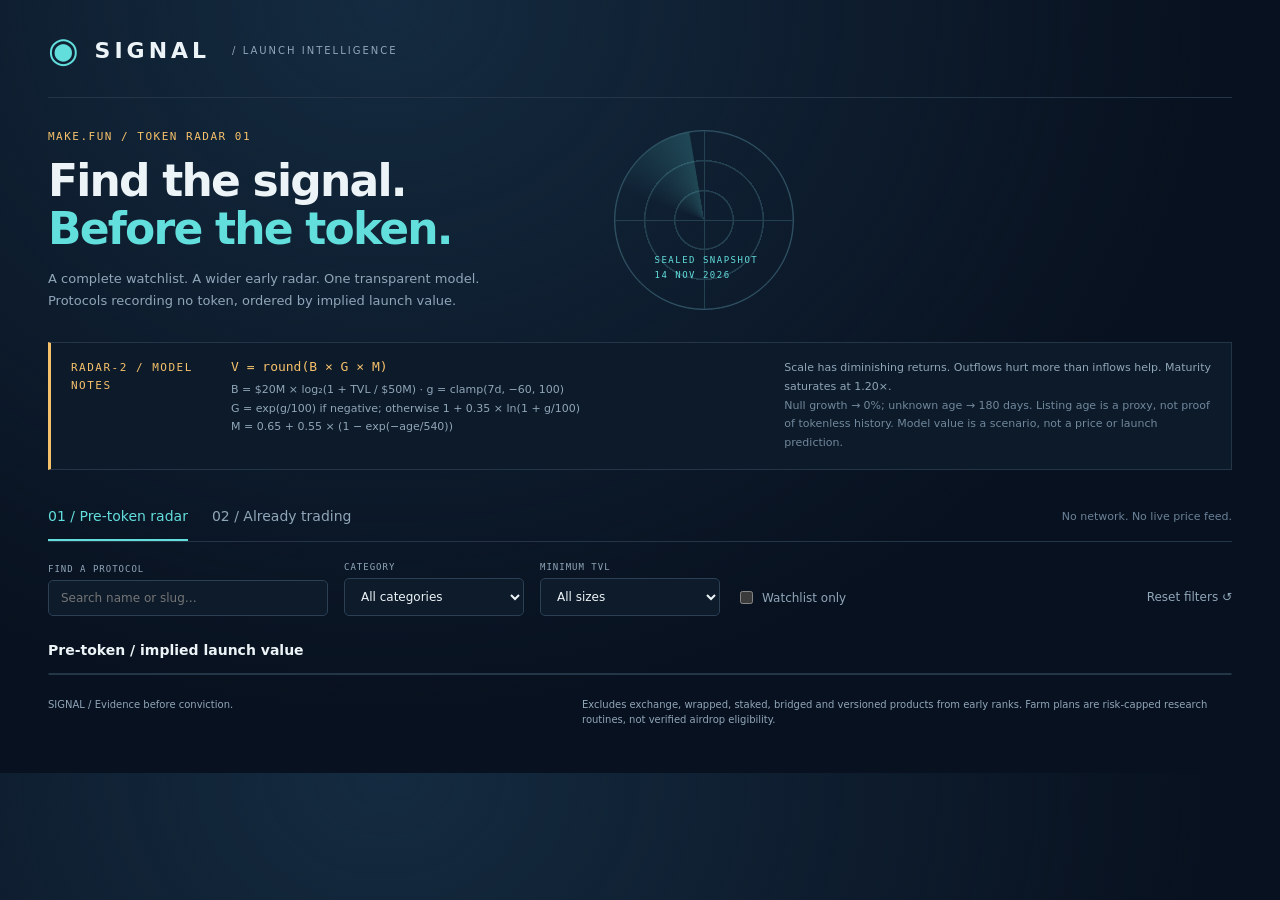
==== dashboard/index.html @ 94b8ad5d "Add token launch radar entry" ====
<!doctype html>
<html lang="en"><head><meta charset="utf-8"><meta name="viewport" content="width=device-width,initial-scale=1"><title>Signal — launch radar</title><link rel="stylesheet" href="app.css"></head>
<body><a class="skip" href="#results">Skip to results</a><main>
<header><div class="brand"><span class="radar-mark">◉</span> SIGNAL<span class="edition">/ LAUNCH INTELLIGENCE</span></div><span id="stamp"></span></header>
<section class="hero"><div><div class="eyebrow">MAKE.FUN / TOKEN RADAR 01</div><h1>Find the signal.<br><em>Before the token.</em></h1><p>A complete watchlist. A wider early radar. One transparent model.<br>Protocols recording no token, ordered by implied launch value.</p></div><div class="scope"><div class="sweep"></div><span class="scope-label">SEALED SNAPSHOT<br>14 NOV 2026</span></div><div id="metrics"></div></section>
<section class="model"><span class="eyebrow">RADAR-2 / MODEL NOTES</span><div><b>V = round(B × G × M)</b><p>B = $20M × log₂(1 + TVL / $50M) · g = clamp(7d, −60, 100)<br>G = exp(g/100) if negative; otherwise 1 + 0.35 × ln(1 + g/100)<br>M = 0.65 + 0.55 × (1 − exp(−age/540))</p></div><p>Scale has diminishing returns. Outflows hurt more than inflows help. Maturity saturates at 1.20×.<br><span>Null growth → 0%; unknown age → 180 days. Listing age is a proxy, not proof of tokenless history. Model value is a scenario, not a price or launch prediction.</span></p></section>
<nav><button id="pre" class="active">01 / Pre-token radar</button><button id="live">02 / Already trading</button><span>No network. No live price feed.</span></nav>
<section class="controls"><label>FIND A PROTOCOL<input id="search" type="search" placeholder="Search name or slug…"></label><label>CATEGORY<select id="category"><option value="">All categories</option></select></label><label>MINIMUM TVL<select id="minimum"><option value="0">All sizes</option><option value="10000000">$10M+</option><option value="50000000">$50M+</option><option value="100000000">$100M+</option></select></label><label class="check"><input id="watch" type="checkbox"> Watchlist only</label><button id="reset">Reset filters ↺</button></section>
<div class="result-line"><h2 id="view-title">Pre-token / implied launch value</h2><span id="count" aria-live="polite"></span></div>
<section id="results"><table><thead id="columns"></thead><tbody id="rows"></tbody></table><p id="empty" hidden>No matches. Reset filters to scan the full universe.</p></section>
<footer><span>SIGNAL / Evidence before conviction.</span><span>Excludes exchange, wrapped, staked, bridged and versioned products from early ranks. Farm plans are risk-capped research routines, not verified airdrop eligibility.</span></footer>
</main><dialog id="detail" aria-labelledby="detail-title"></dialog><script src="../data.js"></script><script src="app.js"></script></body></html>
---- dashboard/app.css ----
:root{color-scheme:dark;--bg:#08111f;--panel:#0d1b2b;--line:#243548;--text:#edf4f7;--muted:#90a6b9;--cyan:#62dedc;--amber:#f6c16b;--red:#ff8992;font:14px/1.5 system-ui,sans-serif}*{box-sizing:border-box}body{margin:0;background:radial-gradient(ellipse at 30% 0,#142b40,transparent 65%),var(--bg);color:var(--text)}main{max-width:1440px;margin:auto;padding:24px 48px}header{display:flex;justify-content:space-between;align-items:center;border-bottom:1px solid var(--line);padding-bottom:20px}.brand{font-size:22px;font-weight:800;letter-spacing:4px;display:flex;align-items:center;gap:12px}.radar-mark{font-size:35px;color:var(--cyan)}.edition{font-size:10px;letter-spacing:2px;color:var(--muted);font-weight:500;margin-left:10px}#stamp,.eyebrow,.scope-label{font:11px/1.6 ui-monospace,monospace;letter-spacing:1.5px;color:var(--muted)}.hero{display:grid;grid-template-columns:1.5fr .65fr 1fr;align-items:center;gap:36px;padding:30px 0}.eyebrow{color:var(--amber)}h1{font-size:44px;line-height:1.08;letter-spacing:-1.8px;margin:12px 0 16px;font-weight:650}h1 em{font-style:normal;color:var(--cyan)}p{margin:0;color:var(--muted)}.hero p{font-size:13px;line-height:1.7}.scope{height:180px;width:180px;border:1px solid #315366;border-radius:50%;position:relative;background:repeating-radial-gradient(circle,transparent 0 28px,#244151 29px 30px);overflow:hidden}.scope:before,.scope:after{content:'';position:absolute;background:#244151}.scope:before{height:100%;width:1px;left:50%}.scope:after{width:100%;height:1px;top:50%}.sweep{position:absolute;inset:0;background:conic-gradient(from 40deg,transparent 0 250deg,#62dedc35 310deg,transparent 311deg)}.scope-label{position:absolute;bottom:27px;left:40px;font-size:9px;color:var(--cyan)}#metrics{display:grid;grid-template-columns:1fr 1fr;gap:16px 24px}.metric{border-left:2px solid var(--line);padding-left:14px}.metric b{font:30px ui-monospace,monospace;color:var(--text);display:block}.metric:first-child b{color:var(--amber)}.metric span{font-size:11px;color:var(--muted)}.model{background:#0c1a29;border:1px solid var(--line);border-left:3px solid var(--amber);padding:16px 20px;display:grid;grid-template-columns:140px 1.25fr 1fr;gap:20px;font-size:11px}.model b{font:13px ui-monospace,monospace;color:var(--amber)}.model p{margin-top:4px;line-height:1.7}.model>p{margin:0}.model span:not(.eyebrow){color:#71889d}nav{display:flex;gap:24px;align-items:center;margin-top:24px;border-bottom:1px solid var(--line)}button,input,select{font:inherit;color:inherit}button{cursor:pointer}nav button{background:none;border:0;padding:12px 0;color:var(--muted);border-bottom:2px solid transparent}nav button.active{color:var(--cyan);border-color:var(--cyan)}nav>span{margin-left:auto;color:#6b8298;font-size:11px}.controls{display:flex;gap:16px;align-items:end;padding:20px 0}.controls label{display:grid;gap:6px;font:9px ui-monospace,monospace;letter-spacing:1px;color:var(--muted)}input[type=search],select{background:#0d1b2b;border:1px solid #2b4055;border-radius:5px;padding:10px 12px;font:12px system-ui;min-width:180px;color:var(--text)}input[type=search]{width:280px}.controls .check{display:flex;align-items:center;align-self:center;margin-top:18px;font:12px system-ui;letter-spacing:0;gap:6px}input[type=checkbox]{accent-color:var(--cyan)}#reset{background:none;border:0;color:var(--muted);font-size:12px;margin-left:auto;padding:10px 0}.result-line{display:flex;justify-content:space-between;align-items:center;padding:4px 0 12px}h2{font-size:14px;font-weight:600;margin:0}#count{font:11px ui-monospace,monospace;color:var(--cyan)}#results{border:1px solid var(--line);border-radius:7px;overflow:auto;background:#0b1726}table{width:100%;border-collapse:collapse}th{text-align:left;font-size:10px;color:var(--muted);font-weight:500;background:#132235;padding:11px 16px;white-space:nowrap}th button{border:0;background:none;color:inherit;font:inherit;padding:0}td{padding:13px 16px;border-top:1px solid #1b2b3d;font-size:13px}.num{font-family:ui-monospace,monospace;font-variant-numeric:tabular-nums}.value{color:var(--amber)}.pos{color:var(--cyan)}.neg{color:var(--red)}.protocol{display:flex;gap:12px;align-items:center}.avatar{display:grid;place-items:center;width:30px;height:30px;background:#19344a;border:1px solid #315068;border-radius:8px;color:var(--cyan);font:12px ui-monospace,monospace}.protocol b{display:block;font-weight:600}.sub{font-size:10px;color:var(--muted);display:block}.badge{font:9px ui-monospace,monospace;padding:4px 7px;border:1px solid #536047;color:var(--amber);border-radius:3px}.early{color:var(--muted);border-color:#2d4356}tbody tr{cursor:pointer}tbody tr:hover{background:#142a3e}tbody tr:focus-visible{outline:2px solid var(--cyan);outline-offset:-2px}.bar{display:block;height:2px;width:85px;background:#273244;margin-top:5px}.bar i{display:block;height:100%;background:var(--amber)}footer{display:flex;justify-content:space-between;gap:60px;padding:22px 0;font-size:10px;color:var(--muted)}footer span:last-child{max-width:650px}#empty{padding:40px;text-align:center}dialog{width:min(1160px,96vw);max-height:94vh;border:1px solid #426073;border-radius:12px;background:#0b1827;color:var(--text);padding:28px;box-shadow:0 30px 120px #0009}dialog::backdrop{background:#020813c9;backdrop-filter:blur(3px)}.detail-head{display:flex;justify-content:space-between;align-items:start;border-bottom:1px solid var(--line);padding-bottom:18px}.detail-head h2{font-size:30px;margin:6px 0}.close{background:#1b3045;border:1px solid #375167;padding:8px 14px;border-radius:5px}.detail-grid{display:grid;grid-template-columns:.8fr 1.25fr;gap:28px;margin-top:22px}.detail-value{font:36px ui-monospace,monospace;color:var(--amber);margin:10px 0}.facts{display:grid;grid-template-columns:1fr 1fr;gap:14px;margin:20px 0}.facts span{display:block;color:var(--muted);font-size:10px}.facts b{font:14px ui-monospace,monospace}.arithmetic{background:#142538;border:1px solid var(--line);border-radius:6px;padding:16px;font:12px/1.8 ui-monospace,monospace}.arithmetic div{display:flex;justify-content:space-between;gap:10px}.arithmetic span{color:var(--muted)}.note{font-size:11px;line-height:1.7;margin-top:14px}.steps{list-style:none;padding:0;margin:12px 0 0;display:grid;gap:10px}.steps li{font-size:12px;line-height:1.6;border-bottom:1px solid var(--line);padding-bottom:10px}.steps strong{color:var(--cyan);font:11px ui-monospace,monospace}.steps small{display:block;color:var(--muted);font-size:10px;margin-top:3px}:focus-visible{outline:2px solid var(--cyan);outline-offset:3px}.skip{position:absolute;top:-50px}.skip:focus{top:0;background:var(--bg);padding:10px;z-index:9}@media(max-width:1000px){main{padding:20px}.hero{grid-template-columns:1fr 1fr}.scope{display:none}.model{grid-template-columns:1fr 2fr}.model>p{grid-column:1/-1}.controls{flex-wrap:wrap}.detail-grid{grid-template-columns:1fr}.edition{display:none}}@media(max-width:600px){.hero{grid-template-columns:1fr}h1{font-size:36px}.model{display:block}.model>*{margin-bottom:10px}nav>span{display:none}td,th{padding:12px 10px}}
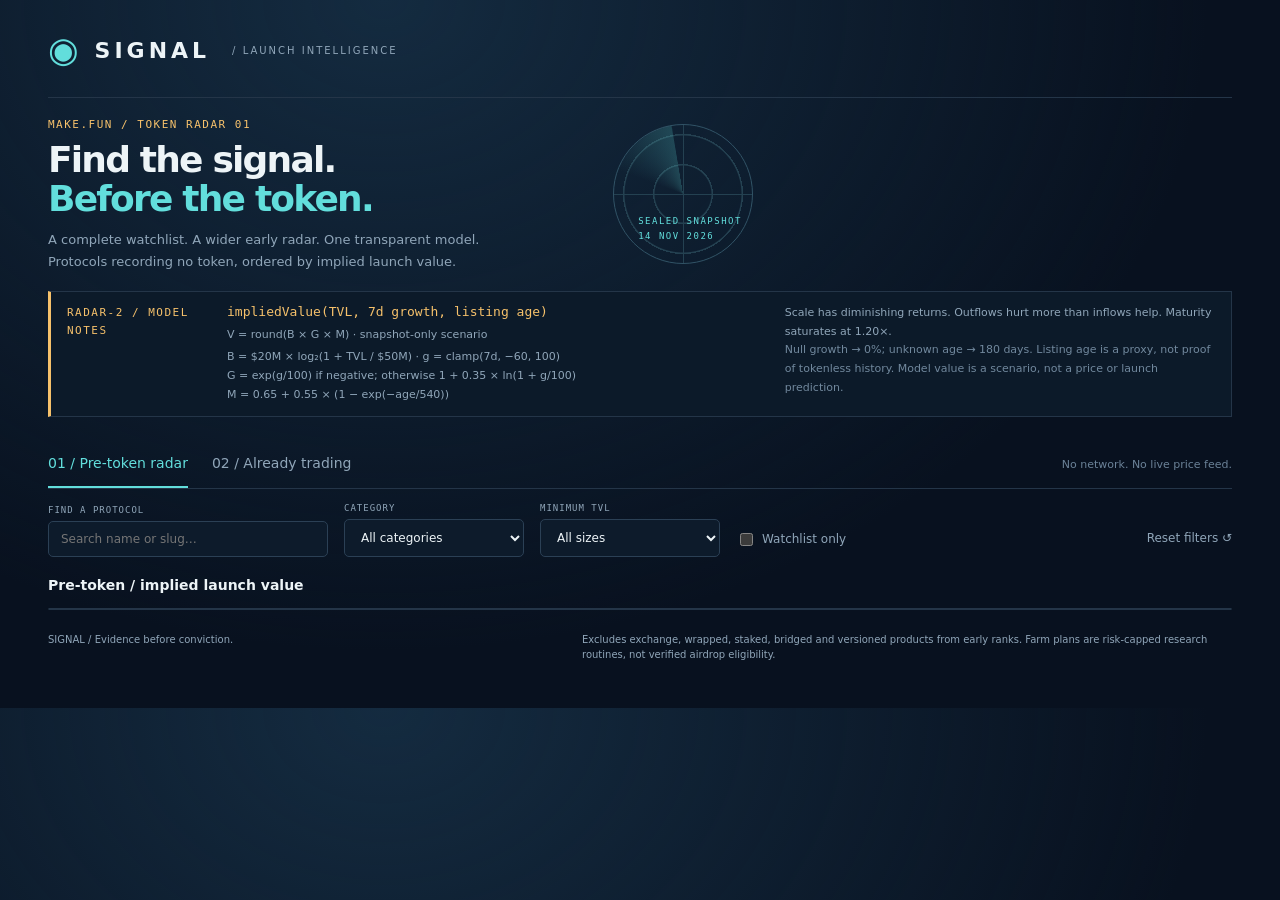
==== commit 0605a14a: "Improve radar round 2: evidence-led farm plans, METHOD.md, model notes in screenshots" ====
--- a/dashboard/index.html
+++ b/dashboard/index.html
@@ -3,7 +3,7 @@
 <body><a class="skip" href="#results">Skip to results</a><main>
 <header><div class="brand"><span class="radar-mark">◉</span> SIGNAL<span class="edition">/ LAUNCH INTELLIGENCE</span></div><span id="stamp"></span></header>
 <section class="hero"><div><div class="eyebrow">MAKE.FUN / TOKEN RADAR 01</div><h1>Find the signal.<br><em>Before the token.</em></h1><p>A complete watchlist. A wider early radar. One transparent model.<br>Protocols recording no token, ordered by implied launch value.</p></div><div class="scope"><div class="sweep"></div><span class="scope-label">SEALED SNAPSHOT<br>14 NOV 2026</span></div><div id="metrics"></div></section>
-<section class="model"><span class="eyebrow">RADAR-2 / MODEL NOTES</span><div><b>V = round(B × G × M)</b><p>B = $20M × log₂(1 + TVL / $50M) · g = clamp(7d, −60, 100)<br>G = exp(g/100) if negative; otherwise 1 + 0.35 × ln(1 + g/100)<br>M = 0.65 + 0.55 × (1 − exp(−age/540))</p></div><p>Scale has diminishing returns. Outflows hurt more than inflows help. Maturity saturates at 1.20×.<br><span>Null growth → 0%; unknown age → 180 days. Listing age is a proxy, not proof of tokenless history. Model value is a scenario, not a price or launch prediction.</span></p></section>
+<section class="model"><span class="eyebrow">RADAR-2 / MODEL NOTES</span><div><b>impliedValue(TVL, 7d growth, listing age)</b><p>V = round(B × G × M) · snapshot-only scenario</p><p>B = $20M × log₂(1 + TVL / $50M) · g = clamp(7d, −60, 100)<br>G = exp(g/100) if negative; otherwise 1 + 0.35 × ln(1 + g/100)<br>M = 0.65 + 0.55 × (1 − exp(−age/540))</p></div><p>Scale has diminishing returns. Outflows hurt more than inflows help. Maturity saturates at 1.20×.<br><span>Null growth → 0%; unknown age → 180 days. Listing age is a proxy, not proof of tokenless history. Model value is a scenario, not a price or launch prediction.</span></p></section>
 <nav><button id="pre" class="active">01 / Pre-token radar</button><button id="live">02 / Already trading</button><span>No network. No live price feed.</span></nav>
 <section class="controls"><label>FIND A PROTOCOL<input id="search" type="search" placeholder="Search name or slug…"></label><label>CATEGORY<select id="category"><option value="">All categories</option></select></label><label>MINIMUM TVL<select id="minimum"><option value="0">All sizes</option><option value="10000000">$10M+</option><option value="50000000">$50M+</option><option value="100000000">$100M+</option></select></label><label class="check"><input id="watch" type="checkbox"> Watchlist only</label><button id="reset">Reset filters ↺</button></section>
 <div class="result-line"><h2 id="view-title">Pre-token / implied launch value</h2><span id="count" aria-live="polite"></span></div>
--- a/dashboard/app.css
+++ b/dashboard/app.css
@@ -1 +1,4 @@
 :root{color-scheme:dark;--bg:#08111f;--panel:#0d1b2b;--line:#243548;--text:#edf4f7;--muted:#90a6b9;--cyan:#62dedc;--amber:#f6c16b;--red:#ff8992;font:14px/1.5 system-ui,sans-serif}*{box-sizing:border-box}body{margin:0;background:radial-gradient(ellipse at 30% 0,#142b40,transparent 65%),var(--bg);color:var(--text)}main{max-width:1440px;margin:auto;padding:24px 48px}header{display:flex;justify-content:space-between;align-items:center;border-bottom:1px solid var(--line);padding-bottom:20px}.brand{font-size:22px;font-weight:800;letter-spacing:4px;display:flex;align-items:center;gap:12px}.radar-mark{font-size:35px;color:var(--cyan)}.edition{font-size:10px;letter-spacing:2px;color:var(--muted);font-weight:500;margin-left:10px}#stamp,.eyebrow,.scope-label{font:11px/1.6 ui-monospace,monospace;letter-spacing:1.5px;color:var(--muted)}.hero{display:grid;grid-template-columns:1.5fr .65fr 1fr;align-items:center;gap:36px;padding:30px 0}.eyebrow{color:var(--amber)}h1{font-size:44px;line-height:1.08;letter-spacing:-1.8px;margin:12px 0 16px;font-weight:650}h1 em{font-style:normal;color:var(--cyan)}p{margin:0;color:var(--muted)}.hero p{font-size:13px;line-height:1.7}.scope{height:180px;width:180px;border:1px solid #315366;border-radius:50%;position:relative;background:repeating-radial-gradient(circle,transparent 0 28px,#244151 29px 30px);overflow:hidden}.scope:before,.scope:after{content:'';position:absolute;background:#244151}.scope:before{height:100%;width:1px;left:50%}.scope:after{width:100%;height:1px;top:50%}.sweep{position:absolute;inset:0;background:conic-gradient(from 40deg,transparent 0 250deg,#62dedc35 310deg,transparent 311deg)}.scope-label{position:absolute;bottom:27px;left:40px;font-size:9px;color:var(--cyan)}#metrics{display:grid;grid-template-columns:1fr 1fr;gap:16px 24px}.metric{border-left:2px solid var(--line);padding-left:14px}.metric b{font:30px ui-monospace,monospace;color:var(--text);display:block}.metric:first-child b{color:var(--amber)}.metric span{font-size:11px;color:var(--muted)}.model{background:#0c1a29;border:1px solid var(--line);border-left:3px solid var(--amber);padding:16px 20px;display:grid;grid-template-columns:140px 1.25fr 1fr;gap:20px;font-size:11px}.model b{font:13px ui-monospace,monospace;color:var(--amber)}.model p{margin-top:4px;line-height:1.7}.model>p{margin:0}.model span:not(.eyebrow){color:#71889d}nav{display:flex;gap:24px;align-items:center;margin-top:24px;border-bottom:1px solid var(--line)}button,input,select{font:inherit;color:inherit}button{cursor:pointer}nav button{background:none;border:0;padding:12px 0;color:var(--muted);border-bottom:2px solid transparent}nav button.active{color:var(--cyan);border-color:var(--cyan)}nav>span{margin-left:auto;color:#6b8298;font-size:11px}.controls{display:flex;gap:16px;align-items:end;padding:20px 0}.controls label{display:grid;gap:6px;font:9px ui-monospace,monospace;letter-spacing:1px;color:var(--muted)}input[type=search],select{background:#0d1b2b;border:1px solid #2b4055;border-radius:5px;padding:10px 12px;font:12px system-ui;min-width:180px;color:var(--text)}input[type=search]{width:280px}.controls .check{display:flex;align-items:center;align-self:center;margin-top:18px;font:12px system-ui;letter-spacing:0;gap:6px}input[type=checkbox]{accent-color:var(--cyan)}#reset{background:none;border:0;color:var(--muted);font-size:12px;margin-left:auto;padding:10px 0}.result-line{display:flex;justify-content:space-between;align-items:center;padding:4px 0 12px}h2{font-size:14px;font-weight:600;margin:0}#count{font:11px ui-monospace,monospace;color:var(--cyan)}#results{border:1px solid var(--line);border-radius:7px;overflow:auto;background:#0b1726}table{width:100%;border-collapse:collapse}th{text-align:left;font-size:10px;color:var(--muted);font-weight:500;background:#132235;padding:11px 16px;white-space:nowrap}th button{border:0;background:none;color:inherit;font:inherit;padding:0}td{padding:13px 16px;border-top:1px solid #1b2b3d;font-size:13px}.num{font-family:ui-monospace,monospace;font-variant-numeric:tabular-nums}.value{color:var(--amber)}.pos{color:var(--cyan)}.neg{color:var(--red)}.protocol{display:flex;gap:12px;align-items:center}.avatar{display:grid;place-items:center;width:30px;height:30px;background:#19344a;border:1px solid #315068;border-radius:8px;color:var(--cyan);font:12px ui-monospace,monospace}.protocol b{display:block;font-weight:600}.sub{font-size:10px;color:var(--muted);display:block}.badge{font:9px ui-monospace,monospace;padding:4px 7px;border:1px solid #536047;color:var(--amber);border-radius:3px}.early{color:var(--muted);border-color:#2d4356}tbody tr{cursor:pointer}tbody tr:hover{background:#142a3e}tbody tr:focus-visible{outline:2px solid var(--cyan);outline-offset:-2px}.bar{display:block;height:2px;width:85px;background:#273244;margin-top:5px}.bar i{display:block;height:100%;background:var(--amber)}footer{display:flex;justify-content:space-between;gap:60px;padding:22px 0;font-size:10px;color:var(--muted)}footer span:last-child{max-width:650px}#empty{padding:40px;text-align:center}dialog{width:min(1160px,96vw);max-height:94vh;border:1px solid #426073;border-radius:12px;background:#0b1827;color:var(--text);padding:28px;box-shadow:0 30px 120px #0009}dialog::backdrop{background:#020813c9;backdrop-filter:blur(3px)}.detail-head{display:flex;justify-content:space-between;align-items:start;border-bottom:1px solid var(--line);padding-bottom:18px}.detail-head h2{font-size:30px;margin:6px 0}.close{background:#1b3045;border:1px solid #375167;padding:8px 14px;border-radius:5px}.detail-grid{display:grid;grid-template-columns:.8fr 1.25fr;gap:28px;margin-top:22px}.detail-value{font:36px ui-monospace,monospace;color:var(--amber);margin:10px 0}.facts{display:grid;grid-template-columns:1fr 1fr;gap:14px;margin:20px 0}.facts span{display:block;color:var(--muted);font-size:10px}.facts b{font:14px ui-monospace,monospace}.arithmetic{background:#142538;border:1px solid var(--line);border-radius:6px;padding:16px;font:12px/1.8 ui-monospace,monospace}.arithmetic div{display:flex;justify-content:space-between;gap:10px}.arithmetic span{color:var(--muted)}.note{font-size:11px;line-height:1.7;margin-top:14px}.steps{list-style:none;padding:0;margin:12px 0 0;display:grid;gap:10px}.steps li{font-size:12px;line-height:1.6;border-bottom:1px solid var(--line);padding-bottom:10px}.steps strong{color:var(--cyan);font:11px ui-monospace,monospace}.steps small{display:block;color:var(--muted);font-size:10px;margin-top:3px}:focus-visible{outline:2px solid var(--cyan);outline-offset:3px}.skip{position:absolute;top:-50px}.skip:focus{top:0;background:var(--bg);padding:10px;z-index:9}@media(max-width:1000px){main{padding:20px}.hero{grid-template-columns:1fr 1fr}.scope{display:none}.model{grid-template-columns:1fr 2fr}.model>p{grid-column:1/-1}.controls{flex-wrap:wrap}.detail-grid{grid-template-columns:1fr}.edition{display:none}}@media(max-width:600px){.hero{grid-template-columns:1fr}h1{font-size:36px}.model{display:block}.model>*{margin-bottom:10px}nav>span{display:none}td,th{padding:12px 10px}}
+
+/* Dense research board; retain the navy / cyan / amber hierarchy. */
+.hero{padding:18px 0;gap:28px}h1{font-size:36px;margin:8px 0 10px}.scope{width:140px;height:140px}.scope-label{left:24px;bottom:20px}.metric b{font-size:27px}td{padding:8px 14px}.controls{padding:14px 0}.model{padding:12px 16px}.steps{gap:7px}.steps li{font-size:11px;line-height:1.45;padding-bottom:7px}
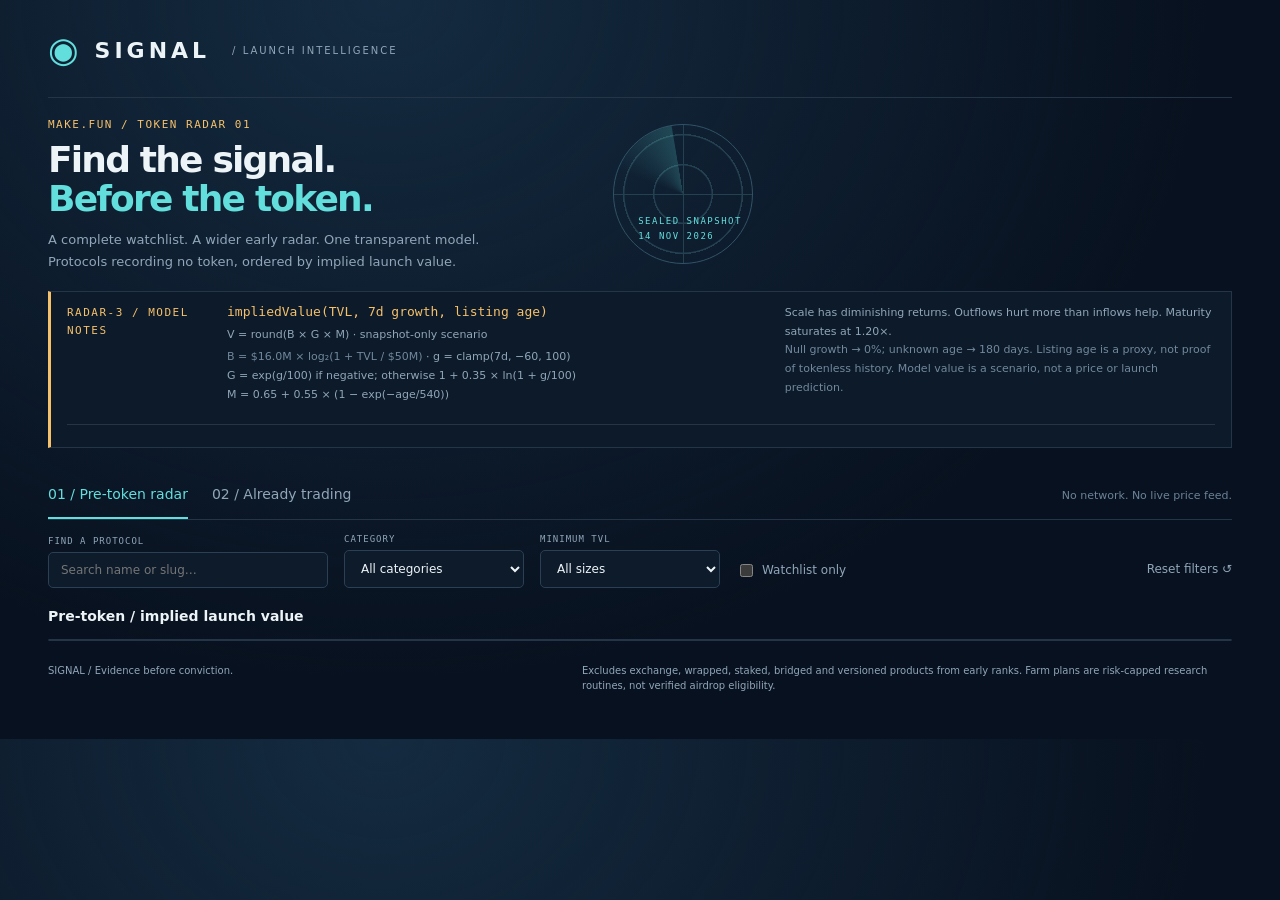
==== commit e7c8e8bf: "radar round 3: calibrated value scale ($16,018,538 from 128 tokened protocols)" ====
--- a/dashboard/index.html
+++ b/dashboard/index.html
@@ -3,7 +3,7 @@
 <body><a class="skip" href="#results">Skip to results</a><main>
 <header><div class="brand"><span class="radar-mark">◉</span> SIGNAL<span class="edition">/ LAUNCH INTELLIGENCE</span></div><span id="stamp"></span></header>
 <section class="hero"><div><div class="eyebrow">MAKE.FUN / TOKEN RADAR 01</div><h1>Find the signal.<br><em>Before the token.</em></h1><p>A complete watchlist. A wider early radar. One transparent model.<br>Protocols recording no token, ordered by implied launch value.</p></div><div class="scope"><div class="sweep"></div><span class="scope-label">SEALED SNAPSHOT<br>14 NOV 2026</span></div><div id="metrics"></div></section>
-<section class="model"><span class="eyebrow">RADAR-2 / MODEL NOTES</span><div><b>impliedValue(TVL, 7d growth, listing age)</b><p>V = round(B × G × M) · snapshot-only scenario</p><p>B = $20M × log₂(1 + TVL / $50M) · g = clamp(7d, −60, 100)<br>G = exp(g/100) if negative; otherwise 1 + 0.35 × ln(1 + g/100)<br>M = 0.65 + 0.55 × (1 − exp(−age/540))</p></div><p>Scale has diminishing returns. Outflows hurt more than inflows help. Maturity saturates at 1.20×.<br><span>Null growth → 0%; unknown age → 180 days. Listing age is a proxy, not proof of tokenless history. Model value is a scenario, not a price or launch prediction.</span></p></section>
+<section class="model"><span class="eyebrow">RADAR-3 / MODEL NOTES</span><div><b>impliedValue(TVL, 7d growth, listing age)</b><p>V = round(B × G × M) · snapshot-only scenario</p><p><span id="b-scale">B = $16.0M × log₂(1 + TVL / $50M)</span> · g = clamp(7d, −60, 100)<br>G = exp(g/100) if negative; otherwise 1 + 0.35 × ln(1 + g/100)<br>M = 0.65 + 0.55 × (1 − exp(−age/540))</p></div><p>Scale has diminishing returns. Outflows hurt more than inflows help. Maturity saturates at 1.20×.<br><span>Null growth → 0%; unknown age → 180 days. Listing age is a proxy, not proof of tokenless history. Model value is a scenario, not a price or launch prediction.</span></p><div id="calibration" class="calib"></div></section>
 <nav><button id="pre" class="active">01 / Pre-token radar</button><button id="live">02 / Already trading</button><span>No network. No live price feed.</span></nav>
 <section class="controls"><label>FIND A PROTOCOL<input id="search" type="search" placeholder="Search name or slug…"></label><label>CATEGORY<select id="category"><option value="">All categories</option></select></label><label>MINIMUM TVL<select id="minimum"><option value="0">All sizes</option><option value="10000000">$10M+</option><option value="50000000">$50M+</option><option value="100000000">$100M+</option></select></label><label class="check"><input id="watch" type="checkbox"> Watchlist only</label><button id="reset">Reset filters ↺</button></section>
 <div class="result-line"><h2 id="view-title">Pre-token / implied launch value</h2><span id="count" aria-live="polite"></span></div>
--- a/dashboard/app.css
+++ b/dashboard/app.css
@@ -1,4 +1,4 @@
-:root{color-scheme:dark;--bg:#08111f;--panel:#0d1b2b;--line:#243548;--text:#edf4f7;--muted:#90a6b9;--cyan:#62dedc;--amber:#f6c16b;--red:#ff8992;font:14px/1.5 system-ui,sans-serif}*{box-sizing:border-box}body{margin:0;background:radial-gradient(ellipse at 30% 0,#142b40,transparent 65%),var(--bg);color:var(--text)}main{max-width:1440px;margin:auto;padding:24px 48px}header{display:flex;justify-content:space-between;align-items:center;border-bottom:1px solid var(--line);padding-bottom:20px}.brand{font-size:22px;font-weight:800;letter-spacing:4px;display:flex;align-items:center;gap:12px}.radar-mark{font-size:35px;color:var(--cyan)}.edition{font-size:10px;letter-spacing:2px;color:var(--muted);font-weight:500;margin-left:10px}#stamp,.eyebrow,.scope-label{font:11px/1.6 ui-monospace,monospace;letter-spacing:1.5px;color:var(--muted)}.hero{display:grid;grid-template-columns:1.5fr .65fr 1fr;align-items:center;gap:36px;padding:30px 0}.eyebrow{color:var(--amber)}h1{font-size:44px;line-height:1.08;letter-spacing:-1.8px;margin:12px 0 16px;font-weight:650}h1 em{font-style:normal;color:var(--cyan)}p{margin:0;color:var(--muted)}.hero p{font-size:13px;line-height:1.7}.scope{height:180px;width:180px;border:1px solid #315366;border-radius:50%;position:relative;background:repeating-radial-gradient(circle,transparent 0 28px,#244151 29px 30px);overflow:hidden}.scope:before,.scope:after{content:'';position:absolute;background:#244151}.scope:before{height:100%;width:1px;left:50%}.scope:after{width:100%;height:1px;top:50%}.sweep{position:absolute;inset:0;background:conic-gradient(from 40deg,transparent 0 250deg,#62dedc35 310deg,transparent 311deg)}.scope-label{position:absolute;bottom:27px;left:40px;font-size:9px;color:var(--cyan)}#metrics{display:grid;grid-template-columns:1fr 1fr;gap:16px 24px}.metric{border-left:2px solid var(--line);padding-left:14px}.metric b{font:30px ui-monospace,monospace;color:var(--text);display:block}.metric:first-child b{color:var(--amber)}.metric span{font-size:11px;color:var(--muted)}.model{background:#0c1a29;border:1px solid var(--line);border-left:3px solid var(--amber);padding:16px 20px;display:grid;grid-template-columns:140px 1.25fr 1fr;gap:20px;font-size:11px}.model b{font:13px ui-monospace,monospace;color:var(--amber)}.model p{margin-top:4px;line-height:1.7}.model>p{margin:0}.model span:not(.eyebrow){color:#71889d}nav{display:flex;gap:24px;align-items:center;margin-top:24px;border-bottom:1px solid var(--line)}button,input,select{font:inherit;color:inherit}button{cursor:pointer}nav button{background:none;border:0;padding:12px 0;color:var(--muted);border-bottom:2px solid transparent}nav button.active{color:var(--cyan);border-color:var(--cyan)}nav>span{margin-left:auto;color:#6b8298;font-size:11px}.controls{display:flex;gap:16px;align-items:end;padding:20px 0}.controls label{display:grid;gap:6px;font:9px ui-monospace,monospace;letter-spacing:1px;color:var(--muted)}input[type=search],select{background:#0d1b2b;border:1px solid #2b4055;border-radius:5px;padding:10px 12px;font:12px system-ui;min-width:180px;color:var(--text)}input[type=search]{width:280px}.controls .check{display:flex;align-items:center;align-self:center;margin-top:18px;font:12px system-ui;letter-spacing:0;gap:6px}input[type=checkbox]{accent-color:var(--cyan)}#reset{background:none;border:0;color:var(--muted);font-size:12px;margin-left:auto;padding:10px 0}.result-line{display:flex;justify-content:space-between;align-items:center;padding:4px 0 12px}h2{font-size:14px;font-weight:600;margin:0}#count{font:11px ui-monospace,monospace;color:var(--cyan)}#results{border:1px solid var(--line);border-radius:7px;overflow:auto;background:#0b1726}table{width:100%;border-collapse:collapse}th{text-align:left;font-size:10px;color:var(--muted);font-weight:500;background:#132235;padding:11px 16px;white-space:nowrap}th button{border:0;background:none;color:inherit;font:inherit;padding:0}td{padding:13px 16px;border-top:1px solid #1b2b3d;font-size:13px}.num{font-family:ui-monospace,monospace;font-variant-numeric:tabular-nums}.value{color:var(--amber)}.pos{color:var(--cyan)}.neg{color:var(--red)}.protocol{display:flex;gap:12px;align-items:center}.avatar{display:grid;place-items:center;width:30px;height:30px;background:#19344a;border:1px solid #315068;border-radius:8px;color:var(--cyan);font:12px ui-monospace,monospace}.protocol b{display:block;font-weight:600}.sub{font-size:10px;color:var(--muted);display:block}.badge{font:9px ui-monospace,monospace;padding:4px 7px;border:1px solid #536047;color:var(--amber);border-radius:3px}.early{color:var(--muted);border-color:#2d4356}tbody tr{cursor:pointer}tbody tr:hover{background:#142a3e}tbody tr:focus-visible{outline:2px solid var(--cyan);outline-offset:-2px}.bar{display:block;height:2px;width:85px;background:#273244;margin-top:5px}.bar i{display:block;height:100%;background:var(--amber)}footer{display:flex;justify-content:space-between;gap:60px;padding:22px 0;font-size:10px;color:var(--muted)}footer span:last-child{max-width:650px}#empty{padding:40px;text-align:center}dialog{width:min(1160px,96vw);max-height:94vh;border:1px solid #426073;border-radius:12px;background:#0b1827;color:var(--text);padding:28px;box-shadow:0 30px 120px #0009}dialog::backdrop{background:#020813c9;backdrop-filter:blur(3px)}.detail-head{display:flex;justify-content:space-between;align-items:start;border-bottom:1px solid var(--line);padding-bottom:18px}.detail-head h2{font-size:30px;margin:6px 0}.close{background:#1b3045;border:1px solid #375167;padding:8px 14px;border-radius:5px}.detail-grid{display:grid;grid-template-columns:.8fr 1.25fr;gap:28px;margin-top:22px}.detail-value{font:36px ui-monospace,monospace;color:var(--amber);margin:10px 0}.facts{display:grid;grid-template-columns:1fr 1fr;gap:14px;margin:20px 0}.facts span{display:block;color:var(--muted);font-size:10px}.facts b{font:14px ui-monospace,monospace}.arithmetic{background:#142538;border:1px solid var(--line);border-radius:6px;padding:16px;font:12px/1.8 ui-monospace,monospace}.arithmetic div{display:flex;justify-content:space-between;gap:10px}.arithmetic span{color:var(--muted)}.note{font-size:11px;line-height:1.7;margin-top:14px}.steps{list-style:none;padding:0;margin:12px 0 0;display:grid;gap:10px}.steps li{font-size:12px;line-height:1.6;border-bottom:1px solid var(--line);padding-bottom:10px}.steps strong{color:var(--cyan);font:11px ui-monospace,monospace}.steps small{display:block;color:var(--muted);font-size:10px;margin-top:3px}:focus-visible{outline:2px solid var(--cyan);outline-offset:3px}.skip{position:absolute;top:-50px}.skip:focus{top:0;background:var(--bg);padding:10px;z-index:9}@media(max-width:1000px){main{padding:20px}.hero{grid-template-columns:1fr 1fr}.scope{display:none}.model{grid-template-columns:1fr 2fr}.model>p{grid-column:1/-1}.controls{flex-wrap:wrap}.detail-grid{grid-template-columns:1fr}.edition{display:none}}@media(max-width:600px){.hero{grid-template-columns:1fr}h1{font-size:36px}.model{display:block}.model>*{margin-bottom:10px}nav>span{display:none}td,th{padding:12px 10px}}
+:root{color-scheme:dark;--bg:#08111f;--panel:#0d1b2b;--line:#243548;--text:#edf4f7;--muted:#90a6b9;--cyan:#62dedc;--amber:#f6c16b;--red:#ff8992;font:14px/1.5 system-ui,sans-serif}*{box-sizing:border-box}body{margin:0;background:radial-gradient(ellipse at 30% 0,#142b40,transparent 65%),var(--bg);color:var(--text)}main{max-width:1440px;margin:auto;padding:24px 48px}header{display:flex;justify-content:space-between;align-items:center;border-bottom:1px solid var(--line);padding-bottom:20px}.brand{font-size:22px;font-weight:800;letter-spacing:4px;display:flex;align-items:center;gap:12px}.radar-mark{font-size:35px;color:var(--cyan)}.edition{font-size:10px;letter-spacing:2px;color:var(--muted);font-weight:500;margin-left:10px}#stamp,.eyebrow,.scope-label{font:11px/1.6 ui-monospace,monospace;letter-spacing:1.5px;color:var(--muted)}.hero{display:grid;grid-template-columns:1.5fr .65fr 1fr;align-items:center;gap:36px;padding:30px 0}.eyebrow{color:var(--amber)}h1{font-size:44px;line-height:1.08;letter-spacing:-1.8px;margin:12px 0 16px;font-weight:650}h1 em{font-style:normal;color:var(--cyan)}p{margin:0;color:var(--muted)}.hero p{font-size:13px;line-height:1.7}.scope{height:180px;width:180px;border:1px solid #315366;border-radius:50%;position:relative;background:repeating-radial-gradient(circle,transparent 0 28px,#244151 29px 30px);overflow:hidden}.scope:before,.scope:after{content:'';position:absolute;background:#244151}.scope:before{height:100%;width:1px;left:50%}.scope:after{width:100%;height:1px;top:50%}.sweep{position:absolute;inset:0;background:conic-gradient(from 40deg,transparent 0 250deg,#62dedc35 310deg,transparent 311deg)}.scope-label{position:absolute;bottom:27px;left:40px;font-size:9px;color:var(--cyan)}#metrics{display:grid;grid-template-columns:1fr 1fr;gap:16px 24px}.metric{border-left:2px solid var(--line);padding-left:14px}.metric b{font:30px ui-monospace,monospace;color:var(--text);display:block}.metric:first-child b{color:var(--amber)}.metric span{font-size:11px;color:var(--muted)}.model{background:#0c1a29;border:1px solid var(--line);border-left:3px solid var(--amber);padding:16px 20px;display:grid;grid-template-columns:140px 1.25fr 1fr;gap:20px;font-size:11px}.model b{font:13px ui-monospace,monospace;color:var(--amber)}.model p{margin-top:4px;line-height:1.7}.model>p{margin:0}.model span:not(.eyebrow){color:#71889d}.calib{grid-column:1/-1;border-top:1px solid var(--line);padding-top:10px}.calib .chips{display:flex;flex-wrap:wrap;gap:6px 24px;margin-top:6px}.calib .chips b{font:14px ui-monospace,monospace;color:var(--text);display:block}.calib .chips b.hl{color:var(--cyan)}.calib .chips span{font-size:10px;color:var(--muted);display:block}.calib p{margin-top:6px}nav{display:flex;gap:24px;align-items:center;margin-top:24px;border-bottom:1px solid var(--line)}button,input,select{font:inherit;color:inherit}button{cursor:pointer}nav button{background:none;border:0;padding:12px 0;color:var(--muted);border-bottom:2px solid transparent}nav button.active{color:var(--cyan);border-color:var(--cyan)}nav>span{margin-left:auto;color:#6b8298;font-size:11px}.controls{display:flex;gap:16px;align-items:end;padding:20px 0}.controls label{display:grid;gap:6px;font:9px ui-monospace,monospace;letter-spacing:1px;color:var(--muted)}input[type=search],select{background:#0d1b2b;border:1px solid #2b4055;border-radius:5px;padding:10px 12px;font:12px system-ui;min-width:180px;color:var(--text)}input[type=search]{width:280px}.controls .check{display:flex;align-items:center;align-self:center;margin-top:18px;font:12px system-ui;letter-spacing:0;gap:6px}input[type=checkbox]{accent-color:var(--cyan)}#reset{background:none;border:0;color:var(--muted);font-size:12px;margin-left:auto;padding:10px 0}.result-line{display:flex;justify-content:space-between;align-items:center;padding:4px 0 12px}h2{font-size:14px;font-weight:600;margin:0}#count{font:11px ui-monospace,monospace;color:var(--cyan)}#results{border:1px solid var(--line);border-radius:7px;overflow:auto;background:#0b1726}table{width:100%;border-collapse:collapse}th{text-align:left;font-size:10px;color:var(--muted);font-weight:500;background:#132235;padding:11px 16px;white-space:nowrap}th button{border:0;background:none;color:inherit;font:inherit;padding:0}td{padding:13px 16px;border-top:1px solid #1b2b3d;font-size:13px}.num{font-family:ui-monospace,monospace;font-variant-numeric:tabular-nums}.value{color:var(--amber)}.pos{color:var(--cyan)}.neg{color:var(--red)}.protocol{display:flex;gap:12px;align-items:center}.avatar{display:grid;place-items:center;width:30px;height:30px;background:#19344a;border:1px solid #315068;border-radius:8px;color:var(--cyan);font:12px ui-monospace,monospace}.protocol b{display:block;font-weight:600}.sub{font-size:10px;color:var(--muted);display:block}.badge{font:9px ui-monospace,monospace;padding:4px 7px;border:1px solid #536047;color:var(--amber);border-radius:3px}.early{color:var(--muted);border-color:#2d4356}tbody tr{cursor:pointer}tbody tr:hover{background:#142a3e}tbody tr:focus-visible{outline:2px solid var(--cyan);outline-offset:-2px}.bar{display:block;height:2px;width:85px;background:#273244;margin-top:5px}.bar i{display:block;height:100%;background:var(--amber)}footer{display:flex;justify-content:space-between;gap:60px;padding:22px 0;font-size:10px;color:var(--muted)}footer span:last-child{max-width:650px}#empty{padding:40px;text-align:center}dialog{width:min(1160px,96vw);max-height:94vh;border:1px solid #426073;border-radius:12px;background:#0b1827;color:var(--text);padding:28px;box-shadow:0 30px 120px #0009}dialog::backdrop{background:#020813c9;backdrop-filter:blur(3px)}.detail-head{display:flex;justify-content:space-between;align-items:start;border-bottom:1px solid var(--line);padding-bottom:18px}.detail-head h2{font-size:30px;margin:6px 0}.close{background:#1b3045;border:1px solid #375167;padding:8px 14px;border-radius:5px}.detail-grid{display:grid;grid-template-columns:.8fr 1.25fr;gap:28px;margin-top:22px}.detail-value{font:36px ui-monospace,monospace;color:var(--amber);margin:10px 0}.facts{display:grid;grid-template-columns:1fr 1fr;gap:14px;margin:20px 0}.facts span{display:block;color:var(--muted);font-size:10px}.facts b{font:14px ui-monospace,monospace}.arithmetic{background:#142538;border:1px solid var(--line);border-radius:6px;padding:16px;font:12px/1.8 ui-monospace,monospace}.arithmetic div{display:flex;justify-content:space-between;gap:10px}.arithmetic span{color:var(--muted)}.note{font-size:11px;line-height:1.7;margin-top:14px}.steps{list-style:none;padding:0;margin:12px 0 0;display:grid;gap:10px}.steps li{font-size:12px;line-height:1.6;border-bottom:1px solid var(--line);padding-bottom:10px}.steps strong{color:var(--cyan);font:11px ui-monospace,monospace}.steps small{display:block;color:var(--muted);font-size:10px;margin-top:3px}:focus-visible{outline:2px solid var(--cyan);outline-offset:3px}.skip{position:absolute;top:-50px}.skip:focus{top:0;background:var(--bg);padding:10px;z-index:9}@media(max-width:1000px){main{padding:20px}.hero{grid-template-columns:1fr 1fr}.scope{display:none}.model{grid-template-columns:1fr 2fr}.model>p{grid-column:1/-1}.controls{flex-wrap:wrap}.detail-grid{grid-template-columns:1fr}.edition{display:none}}@media(max-width:600px){.hero{grid-template-columns:1fr}h1{font-size:36px}.model{display:block}.model>*{margin-bottom:10px}nav>span{display:none}td,th{padding:12px 10px}}
 
 /* Dense research board; retain the navy / cyan / amber hierarchy. */
 .hero{padding:18px 0;gap:28px}h1{font-size:36px;margin:8px 0 10px}.scope{width:140px;height:140px}.scope-label{left:24px;bottom:20px}.metric b{font-size:27px}td{padding:8px 14px}.controls{padding:14px 0}.model{padding:12px 16px}.steps{gap:7px}.steps li{font-size:11px;line-height:1.45;padding-bottom:7px}
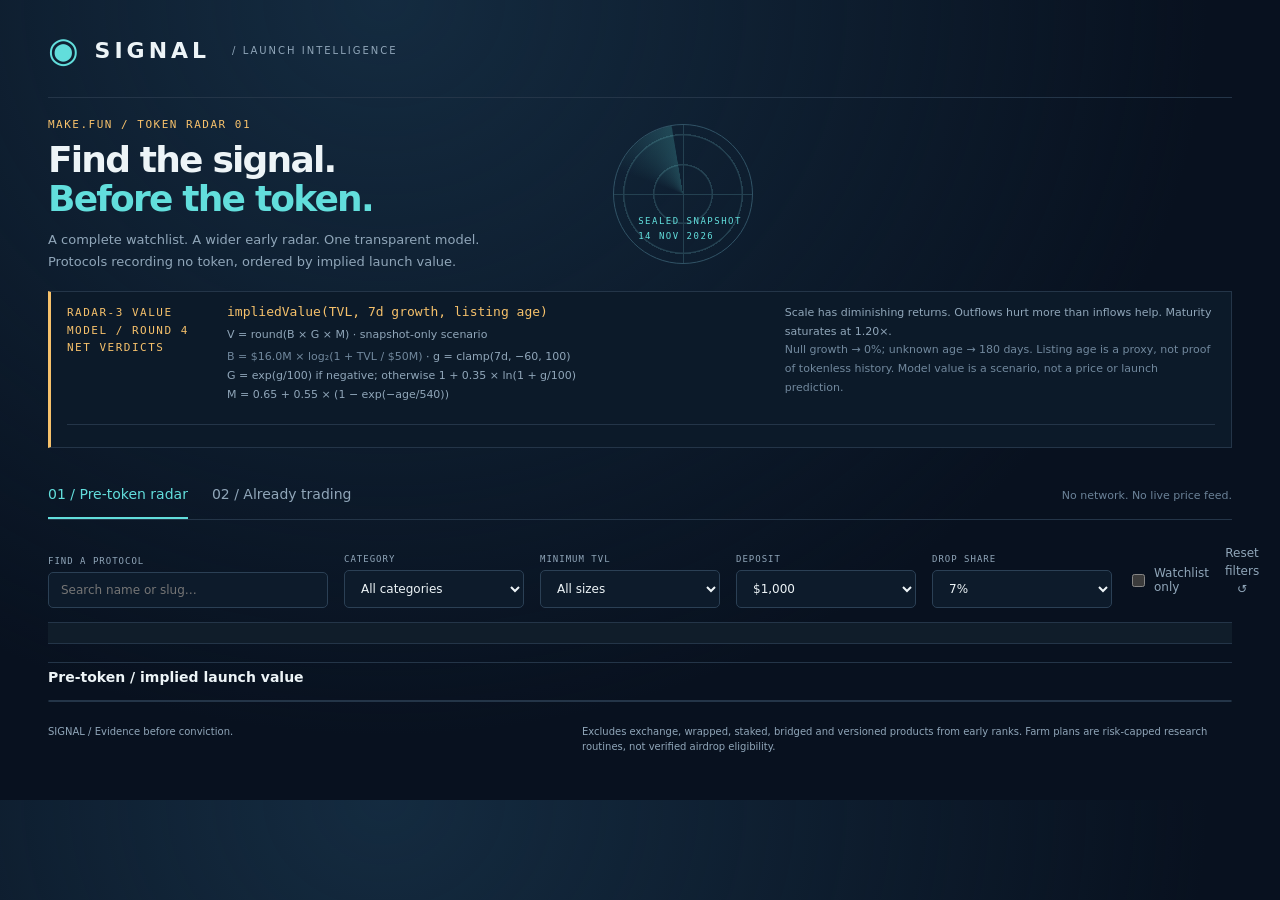
==== commit ca0cf15b: "radar round 4: netted farm verdicts (V1), x1.6 bands, 198 rows" ====
--- a/dashboard/index.html
+++ b/dashboard/index.html
@@ -3,9 +3,10 @@
 <body><a class="skip" href="#results">Skip to results</a><main>
 <header><div class="brand"><span class="radar-mark">◉</span> SIGNAL<span class="edition">/ LAUNCH INTELLIGENCE</span></div><span id="stamp"></span></header>
 <section class="hero"><div><div class="eyebrow">MAKE.FUN / TOKEN RADAR 01</div><h1>Find the signal.<br><em>Before the token.</em></h1><p>A complete watchlist. A wider early radar. One transparent model.<br>Protocols recording no token, ordered by implied launch value.</p></div><div class="scope"><div class="sweep"></div><span class="scope-label">SEALED SNAPSHOT<br>14 NOV 2026</span></div><div id="metrics"></div></section>
-<section class="model"><span class="eyebrow">RADAR-3 / MODEL NOTES</span><div><b>impliedValue(TVL, 7d growth, listing age)</b><p>V = round(B × G × M) · snapshot-only scenario</p><p><span id="b-scale">B = $16.0M × log₂(1 + TVL / $50M)</span> · g = clamp(7d, −60, 100)<br>G = exp(g/100) if negative; otherwise 1 + 0.35 × ln(1 + g/100)<br>M = 0.65 + 0.55 × (1 − exp(−age/540))</p></div><p>Scale has diminishing returns. Outflows hurt more than inflows help. Maturity saturates at 1.20×.<br><span>Null growth → 0%; unknown age → 180 days. Listing age is a proxy, not proof of tokenless history. Model value is a scenario, not a price or launch prediction.</span></p><div id="calibration" class="calib"></div></section>
+<section class="model"><span class="eyebrow">RADAR-3 VALUE MODEL / ROUND 4 NET VERDICTS</span><div><b>impliedValue(TVL, 7d growth, listing age)</b><p>V = round(B × G × M) · snapshot-only scenario</p><p><span id="b-scale">B = $16.0M × log₂(1 + TVL / $50M)</span> · g = clamp(7d, −60, 100)<br>G = exp(g/100) if negative; otherwise 1 + 0.35 × ln(1 + g/100)<br>M = 0.65 + 0.55 × (1 − exp(−age/540))</p></div><p>Scale has diminishing returns. Outflows hurt more than inflows help. Maturity saturates at 1.20×.<br><span>Null growth → 0%; unknown age → 180 days. Listing age is a proxy, not proof of tokenless history. Model value is a scenario, not a price or launch prediction.</span></p><div id="calibration" class="calib"></div></section>
 <nav><button id="pre" class="active">01 / Pre-token radar</button><button id="live">02 / Already trading</button><span>No network. No live price feed.</span></nav>
-<section class="controls"><label>FIND A PROTOCOL<input id="search" type="search" placeholder="Search name or slug…"></label><label>CATEGORY<select id="category"><option value="">All categories</option></select></label><label>MINIMUM TVL<select id="minimum"><option value="0">All sizes</option><option value="10000000">$10M+</option><option value="50000000">$50M+</option><option value="100000000">$100M+</option></select></label><label class="check"><input id="watch" type="checkbox"> Watchlist only</label><button id="reset">Reset filters ↺</button></section>
+<section class="controls"><label>FIND A PROTOCOL<input id="search" type="search" placeholder="Search name or slug…"></label><label>CATEGORY<select id="category"><option value="">All categories</option></select></label><label>MINIMUM TVL<select id="minimum"><option value="0">All sizes</option><option value="10000000">$10M+</option><option value="50000000">$50M+</option><option value="100000000">$100M+</option></select></label><label>DEPOSIT<select id="deposit"><option value="1000">$1,000</option><option value="10000">$10,000</option></select></label><label>DROP SHARE<select id="drop-share"><option value="0.035">3.5%</option><option value="0.07" selected>7%</option><option value="0.14">14%</option></select></label><label class="check"><input id="watch" type="checkbox"> Watchlist only</label><button id="reset">Reset filters ↺</button></section>
+<div id="verdict-summary" class="verdict-summary"></div><section id="audit" class="audit" aria-label="Snapshot coverage audit"></section>
 <div class="result-line"><h2 id="view-title">Pre-token / implied launch value</h2><span id="count" aria-live="polite"></span></div>
 <section id="results"><table><thead id="columns"></thead><tbody id="rows"></tbody></table><p id="empty" hidden>No matches. Reset filters to scan the full universe.</p></section>
 <footer><span>SIGNAL / Evidence before conviction.</span><span>Excludes exchange, wrapped, staked, bridged and versioned products from early ranks. Farm plans are risk-capped research routines, not verified airdrop eligibility.</span></footer>
--- a/dashboard/app.css
+++ b/dashboard/app.css
@@ -1,4 +1,7 @@
-:root{color-scheme:dark;--bg:#08111f;--panel:#0d1b2b;--line:#243548;--text:#edf4f7;--muted:#90a6b9;--cyan:#62dedc;--amber:#f6c16b;--red:#ff8992;font:14px/1.5 system-ui,sans-serif}*{box-sizing:border-box}body{margin:0;background:radial-gradient(ellipse at 30% 0,#142b40,transparent 65%),var(--bg);color:var(--text)}main{max-width:1440px;margin:auto;padding:24px 48px}header{display:flex;justify-content:space-between;align-items:center;border-bottom:1px solid var(--line);padding-bottom:20px}.brand{font-size:22px;font-weight:800;letter-spacing:4px;display:flex;align-items:center;gap:12px}.radar-mark{font-size:35px;color:var(--cyan)}.edition{font-size:10px;letter-spacing:2px;color:var(--muted);font-weight:500;margin-left:10px}#stamp,.eyebrow,.scope-label{font:11px/1.6 ui-monospace,monospace;letter-spacing:1.5px;color:var(--muted)}.hero{display:grid;grid-template-columns:1.5fr .65fr 1fr;align-items:center;gap:36px;padding:30px 0}.eyebrow{color:var(--amber)}h1{font-size:44px;line-height:1.08;letter-spacing:-1.8px;margin:12px 0 16px;font-weight:650}h1 em{font-style:normal;color:var(--cyan)}p{margin:0;color:var(--muted)}.hero p{font-size:13px;line-height:1.7}.scope{height:180px;width:180px;border:1px solid #315366;border-radius:50%;position:relative;background:repeating-radial-gradient(circle,transparent 0 28px,#244151 29px 30px);overflow:hidden}.scope:before,.scope:after{content:'';position:absolute;background:#244151}.scope:before{height:100%;width:1px;left:50%}.scope:after{width:100%;height:1px;top:50%}.sweep{position:absolute;inset:0;background:conic-gradient(from 40deg,transparent 0 250deg,#62dedc35 310deg,transparent 311deg)}.scope-label{position:absolute;bottom:27px;left:40px;font-size:9px;color:var(--cyan)}#metrics{display:grid;grid-template-columns:1fr 1fr;gap:16px 24px}.metric{border-left:2px solid var(--line);padding-left:14px}.metric b{font:30px ui-monospace,monospace;color:var(--text);display:block}.metric:first-child b{color:var(--amber)}.metric span{font-size:11px;color:var(--muted)}.model{background:#0c1a29;border:1px solid var(--line);border-left:3px solid var(--amber);padding:16px 20px;display:grid;grid-template-columns:140px 1.25fr 1fr;gap:20px;font-size:11px}.model b{font:13px ui-monospace,monospace;color:var(--amber)}.model p{margin-top:4px;line-height:1.7}.model>p{margin:0}.model span:not(.eyebrow){color:#71889d}.calib{grid-column:1/-1;border-top:1px solid var(--line);padding-top:10px}.calib .chips{display:flex;flex-wrap:wrap;gap:6px 24px;margin-top:6px}.calib .chips b{font:14px ui-monospace,monospace;color:var(--text);display:block}.calib .chips b.hl{color:var(--cyan)}.calib .chips span{font-size:10px;color:var(--muted);display:block}.calib p{margin-top:6px}nav{display:flex;gap:24px;align-items:center;margin-top:24px;border-bottom:1px solid var(--line)}button,input,select{font:inherit;color:inherit}button{cursor:pointer}nav button{background:none;border:0;padding:12px 0;color:var(--muted);border-bottom:2px solid transparent}nav button.active{color:var(--cyan);border-color:var(--cyan)}nav>span{margin-left:auto;color:#6b8298;font-size:11px}.controls{display:flex;gap:16px;align-items:end;padding:20px 0}.controls label{display:grid;gap:6px;font:9px ui-monospace,monospace;letter-spacing:1px;color:var(--muted)}input[type=search],select{background:#0d1b2b;border:1px solid #2b4055;border-radius:5px;padding:10px 12px;font:12px system-ui;min-width:180px;color:var(--text)}input[type=search]{width:280px}.controls .check{display:flex;align-items:center;align-self:center;margin-top:18px;font:12px system-ui;letter-spacing:0;gap:6px}input[type=checkbox]{accent-color:var(--cyan)}#reset{background:none;border:0;color:var(--muted);font-size:12px;margin-left:auto;padding:10px 0}.result-line{display:flex;justify-content:space-between;align-items:center;padding:4px 0 12px}h2{font-size:14px;font-weight:600;margin:0}#count{font:11px ui-monospace,monospace;color:var(--cyan)}#results{border:1px solid var(--line);border-radius:7px;overflow:auto;background:#0b1726}table{width:100%;border-collapse:collapse}th{text-align:left;font-size:10px;color:var(--muted);font-weight:500;background:#132235;padding:11px 16px;white-space:nowrap}th button{border:0;background:none;color:inherit;font:inherit;padding:0}td{padding:13px 16px;border-top:1px solid #1b2b3d;font-size:13px}.num{font-family:ui-monospace,monospace;font-variant-numeric:tabular-nums}.value{color:var(--amber)}.pos{color:var(--cyan)}.neg{color:var(--red)}.protocol{display:flex;gap:12px;align-items:center}.avatar{display:grid;place-items:center;width:30px;height:30px;background:#19344a;border:1px solid #315068;border-radius:8px;color:var(--cyan);font:12px ui-monospace,monospace}.protocol b{display:block;font-weight:600}.sub{font-size:10px;color:var(--muted);display:block}.badge{font:9px ui-monospace,monospace;padding:4px 7px;border:1px solid #536047;color:var(--amber);border-radius:3px}.early{color:var(--muted);border-color:#2d4356}tbody tr{cursor:pointer}tbody tr:hover{background:#142a3e}tbody tr:focus-visible{outline:2px solid var(--cyan);outline-offset:-2px}.bar{display:block;height:2px;width:85px;background:#273244;margin-top:5px}.bar i{display:block;height:100%;background:var(--amber)}footer{display:flex;justify-content:space-between;gap:60px;padding:22px 0;font-size:10px;color:var(--muted)}footer span:last-child{max-width:650px}#empty{padding:40px;text-align:center}dialog{width:min(1160px,96vw);max-height:94vh;border:1px solid #426073;border-radius:12px;background:#0b1827;color:var(--text);padding:28px;box-shadow:0 30px 120px #0009}dialog::backdrop{background:#020813c9;backdrop-filter:blur(3px)}.detail-head{display:flex;justify-content:space-between;align-items:start;border-bottom:1px solid var(--line);padding-bottom:18px}.detail-head h2{font-size:30px;margin:6px 0}.close{background:#1b3045;border:1px solid #375167;padding:8px 14px;border-radius:5px}.detail-grid{display:grid;grid-template-columns:.8fr 1.25fr;gap:28px;margin-top:22px}.detail-value{font:36px ui-monospace,monospace;color:var(--amber);margin:10px 0}.facts{display:grid;grid-template-columns:1fr 1fr;gap:14px;margin:20px 0}.facts span{display:block;color:var(--muted);font-size:10px}.facts b{font:14px ui-monospace,monospace}.arithmetic{background:#142538;border:1px solid var(--line);border-radius:6px;padding:16px;font:12px/1.8 ui-monospace,monospace}.arithmetic div{display:flex;justify-content:space-between;gap:10px}.arithmetic span{color:var(--muted)}.note{font-size:11px;line-height:1.7;margin-top:14px}.steps{list-style:none;padding:0;margin:12px 0 0;display:grid;gap:10px}.steps li{font-size:12px;line-height:1.6;border-bottom:1px solid var(--line);padding-bottom:10px}.steps strong{color:var(--cyan);font:11px ui-monospace,monospace}.steps small{display:block;color:var(--muted);font-size:10px;margin-top:3px}:focus-visible{outline:2px solid var(--cyan);outline-offset:3px}.skip{position:absolute;top:-50px}.skip:focus{top:0;background:var(--bg);padding:10px;z-index:9}@media(max-width:1000px){main{padding:20px}.hero{grid-template-columns:1fr 1fr}.scope{display:none}.model{grid-template-columns:1fr 2fr}.model>p{grid-column:1/-1}.controls{flex-wrap:wrap}.detail-grid{grid-template-columns:1fr}.edition{display:none}}@media(max-width:600px){.hero{grid-template-columns:1fr}h1{font-size:36px}.model{display:block}.model>*{margin-bottom:10px}nav>span{display:none}td,th{padding:12px 10px}}
+:root{color-scheme:dark;--bg:#08111f;--panel:#0d1b2b;--line:#243548;--text:#edf4f7;--muted:#90a6b9;--cyan:#62dedc;--amber:#f6c16b;--red:#ff8992;font:14px/1.5 system-ui,sans-serif}*{box-sizing:border-box}body{margin:0;background:radial-gradient(ellipse at 30% 0,#142b40,transparent 65%),var(--bg);color:var(--text)}main{max-width:1440px;margin:auto;padding:24px 48px}header{display:flex;justify-content:space-between;align-items:center;border-bottom:1px solid var(--line);padding-bottom:20px}.brand{font-size:22px;font-weight:800;letter-spacing:4px;display:flex;align-items:center;gap:12px}.radar-mark{font-size:35px;color:var(--cyan)}.edition{font-size:10px;letter-spacing:2px;color:var(--muted);font-weight:500;margin-left:10px}#stamp,.eyebrow,.scope-label{font:11px/1.6 ui-monospace,monospace;letter-spacing:1.5px;color:var(--muted)}.hero{display:grid;grid-template-columns:1.5fr .65fr 1fr;align-items:center;gap:36px;padding:30px 0}.eyebrow{color:var(--amber)}h1{font-size:44px;line-height:1.08;letter-spacing:-1.8px;margin:12px 0 16px;font-weight:650}h1 em{font-style:normal;color:var(--cyan)}p{margin:0;color:var(--muted)}.hero p{font-size:13px;line-height:1.7}.scope{height:180px;width:180px;border:1px solid #315366;border-radius:50%;position:relative;background:repeating-radial-gradient(circle,transparent 0 28px,#244151 29px 30px);overflow:hidden}.scope:before,.scope:after{content:'';position:absolute;background:#244151}.scope:before{height:100%;width:1px;left:50%}.scope:after{width:100%;height:1px;top:50%}.sweep{position:absolute;inset:0;background:conic-gradient(from 40deg,transparent 0 250deg,#62dedc35 310deg,transparent 311deg)}.scope-label{position:absolute;bottom:27px;left:40px;font-size:9px;color:var(--cyan)}#metrics{display:grid;grid-template-columns:1fr 1fr;gap:16px 24px}.metric{border-left:2px solid var(--line);padding-left:14px}.metric b{font:30px ui-monospace,monospace;color:var(--text);display:block}.metric:first-child b{color:var(--amber)}.metric span{font-size:11px;color:var(--muted)}.model{background:#0c1a29;border:1px solid var(--line);border-left:3px solid var(--amber);padding:16px 20px;display:grid;grid-template-columns:140px 1.25fr 1fr;gap:20px;font-size:11px}.model b{font:13px ui-monospace,monospace;color:var(--amber)}.model p{margin-top:4px;line-height:1.7}.model>p{margin:0}.model span:not(.eyebrow){color:#71889d}.calib{grid-column:1/-1;border-top:1px solid var(--line);padding-top:10px}.calib .chips{display:flex;flex-wrap:wrap;gap:6px 24px;margin-top:6px}.calib .chips b{font:14px ui-monospace,monospace;color:var(--text);display:block}.calib .chips b.hl{color:var(--cyan)}.calib .chips span{font-size:10px;color:var(--muted);display:block}.calib p{margin-top:6px}nav{display:flex;gap:24px;align-items:center;margin-top:24px;border-bottom:1px solid var(--line)}button,input,select{font:inherit;color:inherit}button{cursor:pointer}nav button{background:none;border:0;padding:12px 0;color:var(--muted);border-bottom:2px solid transparent}nav button.active{color:var(--cyan);border-color:var(--cyan)}nav>span{margin-left:auto;color:#6b8298;font-size:11px}.controls{display:flex;gap:16px;align-items:end;padding:20px 0}.controls label{display:grid;gap:6px;font:9px ui-monospace,monospace;letter-spacing:1px;color:var(--muted)}input[type=search],select{background:#0d1b2b;border:1px solid #2b4055;border-radius:5px;padding:10px 12px;font:12px system-ui;min-width:180px;color:var(--text)}input[type=search]{width:280px}.controls .check{display:flex;align-items:center;align-self:center;margin-top:18px;font:12px system-ui;letter-spacing:0;gap:6px}input[type=checkbox]{accent-color:var(--cyan)}#reset{background:none;border:0;color:var(--muted);font-size:12px;margin-left:auto;padding:10px 0}.result-line{display:flex;justify-content:space-between;align-items:center;padding:4px 0 12px}h2{font-size:14px;font-weight:600;margin:0}#count{font:11px ui-monospace,monospace;color:var(--cyan)}#results{border:1px solid var(--line);border-radius:7px;overflow:auto;background:#0b1726}table{width:100%;border-collapse:collapse}th{text-align:left;font-size:10px;color:var(--muted);font-weight:500;background:#132235;padding:11px 16px;white-space:nowrap}th button{border:0;background:none;color:inherit;font:inherit;padding:0}td{padding:13px 16px;border-top:1px solid #1b2b3d;font-size:13px}.num{font-family:ui-monospace,monospace;font-variant-numeric:tabular-nums}.value{color:var(--amber)}.pos{color:var(--cyan)}.neg{color:var(--red)}.protocol{display:flex;gap:12px;align-items:center}.avatar{display:grid;place-items:center;width:30px;height:30px;background:#19344a;border:1px solid #315068;border-radius:8px;color:var(--cyan);font:12px ui-monospace,monospace}.protocol b{display:block;font-weight:600}.sub{font-size:10px;color:var(--muted);display:block}.badge{font:9px ui-monospace,monospace;padding:4px 7px;border:1px solid #536047;color:var(--amber);border-radius:3px}.early{color:var(--muted);border-color:#2d4356}tbody tr{cursor:pointer}tbody tr:hover{background:#142a3e}tbody tr:focus-visible{outline:2px solid var(--cyan);outline-offset:-2px}.bar{display:block;height:2px;width:85px;background:#273244;margin-top:5px}.bar i{display:block;height:100%;background:var(--amber)}footer{display:flex;justify-content:space-between;gap:60px;padding:22px 0;font-size:10px;color:var(--muted)}footer span:last-child{max-width:650px}#empty{padding:40px;text-align:center}dialog{width:min(1160px,96vw);max-height:94vh;border:1px solid #426073;border-radius:12px;background:#0b1827;color:var(--text);padding:28px;box-shadow:0 30px 120px #0009}dialog::backdrop{background:#020813c9;backdrop-filter:blur(3px)}.detail-head{display:flex;justify-content:space-between;align-items:start;border-bottom:1px solid var(--line);padding-bottom:18px}.detail-head h2{font-size:30px;margin:6px 0}.close{background:#1b3045;border:1px solid #375167;padding:8px 14px;border-radius:5px}.detail-grid{display:grid;grid-template-columns:.8fr 1.25fr;gap:28px;margin-top:22px}.detail-value{font:36px ui-monospace,monospace;color:var(--amber);margin:10px 0}.facts{display:grid;grid-template-columns:1fr 1fr;gap:14px;margin:20px 0}.facts span{display:block;color:var(--muted);font-size:10px}.facts b{font:14px ui-monospace,monospace}.arithmetic{background:#142538;border:1px solid var(--line);border-radius:6px;padding:16px;font:12px/1.8 ui-monospace,monospace}.arithmetic div{display:flex;justify-content:space-between;gap:10px}.arithmetic span{color:var(--muted)}.note{font-size:11px;line-height:1.7;margin-top:14px}.steps{list-style:none;padding:0;margin:12px 0 0;display:grid;gap:10px}.steps li{font-size:12px;line-height:1.6;border-bottom:1px solid var(--line);padding-bottom:10px}.steps strong{color:var(--cyan);font:11px ui-monospace,monospace}.steps small{display:block;color:var(--muted);font-size:10px;margin-top:3px}:focus-visible{outline:2px solid var(--cyan);outline-offset:3px}a.skip{position:absolute;top:-50px}a.skip:focus{top:0;background:var(--bg);padding:10px;z-index:9}@media(max-width:1000px){main{padding:20px}.hero{grid-template-columns:1fr 1fr}.scope{display:none}.model{grid-template-columns:1fr 2fr}.model>p{grid-column:1/-1}.controls{flex-wrap:wrap}.detail-grid{grid-template-columns:1fr}.edition{display:none}}@media(max-width:600px){.hero{grid-template-columns:1fr}h1{font-size:36px}.model{display:block}.model>*{margin-bottom:10px}nav>span{display:none}td,th{padding:12px 10px}}
 
-/* Dense research board; retain the navy / cyan / amber hierarchy. */
+/* Round 4 net verdicts, uncertainty bands and exhaustive audit. */
+.verdict-summary{display:flex;align-items:center;gap:18px;flex-wrap:wrap;padding:10px 12px;background:#101d2a;border-block:1px solid var(--line);font-size:11px}.verdict-summary>.eyebrow{margin-right:4px}.verdict-summary>span:not(.eyebrow){display:flex;gap:7px;align-items:center}.verdict-summary i{font-style:normal;font:9px ui-monospace,monospace}.farm{color:var(--cyan)}.marginal{color:var(--amber)}.skip{color:var(--red)}.verdict-summary small{width:100%;color:var(--muted);font-size:10px}.audit{display:flex;gap:0;overflow:auto;border-bottom:1px solid var(--line);padding:9px 0;color:var(--muted)}.audit div{min-width:80px;padding:0 12px;border-left:1px solid var(--line)}.audit div:first-child{min-width:190px;padding-left:0;border-left:0}.audit b,.audit span{display:block}.audit b{font:12px ui-monospace,monospace;color:var(--text)}.audit span{font-size:9px;text-transform:uppercase}.band{display:block;color:#a2b2bf;font:9px ui-monospace,monospace;margin-top:2px}.badge.verdict{display:inline-flex;min-width:82px;flex-direction:column;align-items:flex-start;gap:2px}.badge.verdict small{font:9px ui-monospace,monospace;color:var(--muted)}.badge.verdict.farm{border-color:#367e7a}.badge.verdict.marginal{border-color:#806a3b}.badge.verdict.skip{border-color:#7d4d58}.band-detail{font:11px ui-monospace,monospace;color:var(--muted)}.verdict-detail{margin-top:12px;padding:12px;border-left:2px solid var(--cyan);background:#101f2e}.verdict-detail>b{font:15px ui-monospace,monospace}.verdict-detail>span{display:block;color:var(--muted);font-size:10px}.verdict-detail dl{display:grid;grid-template-columns:1fr auto;gap:3px 12px;margin:10px 0;font:11px ui-monospace,monospace}.verdict-detail dt{color:var(--muted)}.verdict-detail dd{margin:0}.verdict-detail small{font-size:9px;color:var(--muted)}
+@media(max-width:800px){.audit div{min-width:70px;padding:0 8px}.verdict-summary{gap:10px}}
+
 .hero{padding:18px 0;gap:28px}h1{font-size:36px;margin:8px 0 10px}.scope{width:140px;height:140px}.scope-label{left:24px;bottom:20px}.metric b{font-size:27px}td{padding:8px 14px}.controls{padding:14px 0}.model{padding:12px 16px}.steps{gap:7px}.steps li{font-size:11px;line-height:1.45;padding-bottom:7px}
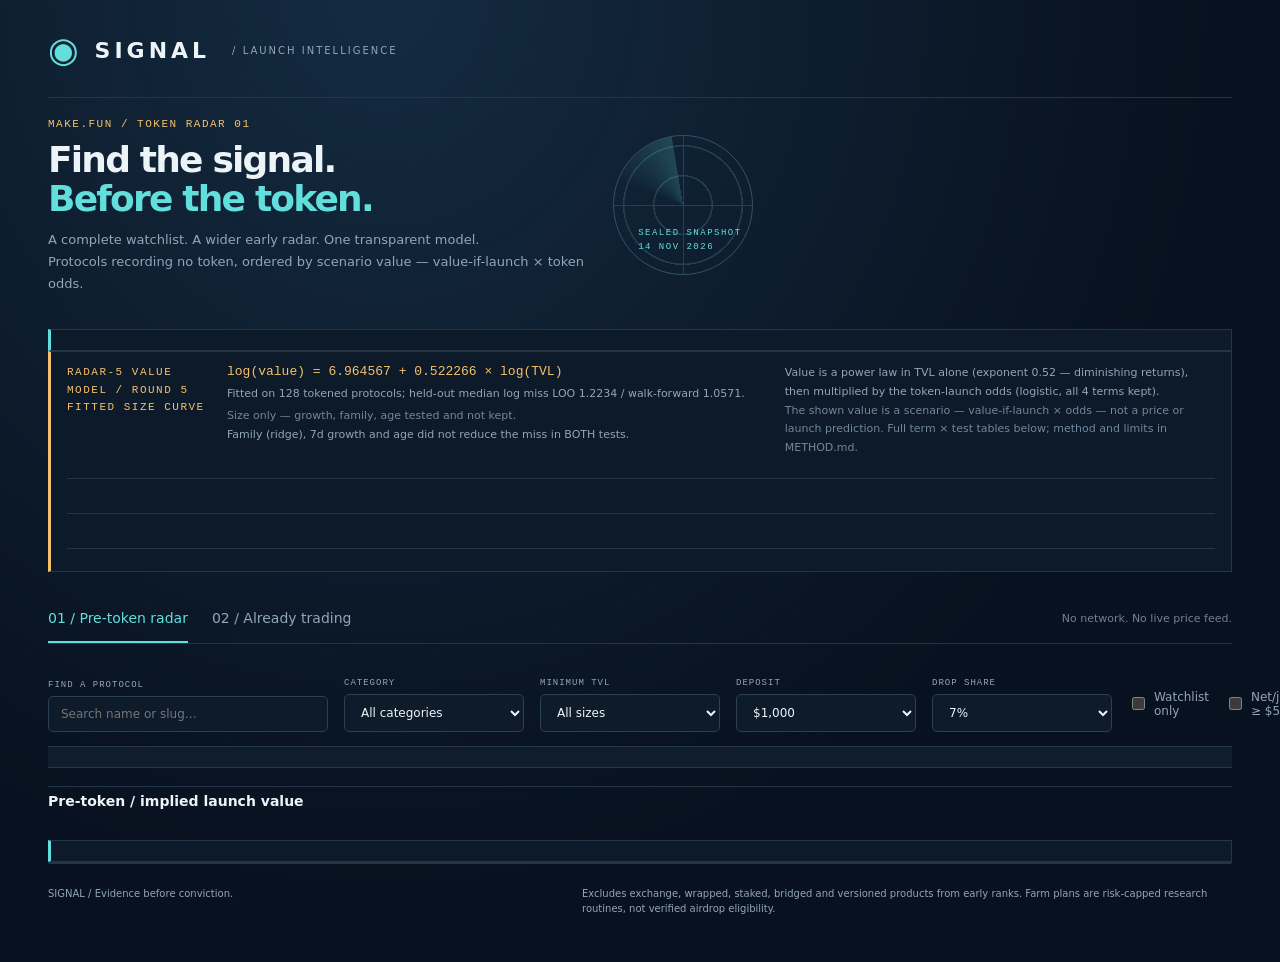
==== commit a7c3fe2c: "radar round 5: fitted size curve + token odds scenario + honest bands + best-farms strip - Value mod" ====
--- a/dashboard/index.html
+++ b/dashboard/index.html
@@ -2,12 +2,14 @@
 <html lang="en"><head><meta charset="utf-8"><meta name="viewport" content="width=device-width,initial-scale=1"><title>Signal — launch radar</title><link rel="stylesheet" href="app.css"></head>
 <body><a class="skip" href="#results">Skip to results</a><main>
 <header><div class="brand"><span class="radar-mark">◉</span> SIGNAL<span class="edition">/ LAUNCH INTELLIGENCE</span></div><span id="stamp"></span></header>
-<section class="hero"><div><div class="eyebrow">MAKE.FUN / TOKEN RADAR 01</div><h1>Find the signal.<br><em>Before the token.</em></h1><p>A complete watchlist. A wider early radar. One transparent model.<br>Protocols recording no token, ordered by implied launch value.</p></div><div class="scope"><div class="sweep"></div><span class="scope-label">SEALED SNAPSHOT<br>14 NOV 2026</span></div><div id="metrics"></div></section>
-<section class="model"><span class="eyebrow">RADAR-3 VALUE MODEL / ROUND 4 NET VERDICTS</span><div><b>impliedValue(TVL, 7d growth, listing age)</b><p>V = round(B × G × M) · snapshot-only scenario</p><p><span id="b-scale">B = $16.0M × log₂(1 + TVL / $50M)</span> · g = clamp(7d, −60, 100)<br>G = exp(g/100) if negative; otherwise 1 + 0.35 × ln(1 + g/100)<br>M = 0.65 + 0.55 × (1 − exp(−age/540))</p></div><p>Scale has diminishing returns. Outflows hurt more than inflows help. Maturity saturates at 1.20×.<br><span>Null growth → 0%; unknown age → 180 days. Listing age is a proxy, not proof of tokenless history. Model value is a scenario, not a price or launch prediction.</span></p><div id="calibration" class="calib"></div></section>
+<section class="hero"><div><div class="eyebrow">MAKE.FUN / TOKEN RADAR 01</div><h1>Find the signal.<br><em>Before the token.</em></h1><p>A complete watchlist. A wider early radar. One transparent model.<br>Protocols recording no token, ordered by scenario value — value-if-launch × token odds.</p></div><div class="scope"><div class="sweep"></div><span class="scope-label">SEALED SNAPSHOT<br>14 NOV 2026</span></div><div id="metrics"></div></section>
+<section id="integrity" class="integrity" aria-label="Integrity checks recomputed in your browser"></section>
+<section class="model"><span class="eyebrow">RADAR-5 VALUE MODEL / ROUND 5 FITTED SIZE CURVE</span><div><b>log(value) = 6.964567 + 0.522266 × log(TVL)</b><p>Fitted on 128 tokened protocols; held-out median log miss LOO 1.2234 / walk-forward 1.0571.</p><p><span id="b-scale">Size only — growth, family, age tested and not kept.</span><br>Family (ridge), 7d growth and age did not reduce the miss in BOTH tests.</p></div><p>Value is a power law in TVL alone (exponent 0.52 — diminishing returns), then multiplied by the token-launch odds (logistic, all 4 terms kept).<br><span>The shown value is a scenario — value-if-launch × odds — not a price or launch prediction. Full term × test tables below; method and limits in METHOD.md.</span></p><div id="calibration" class="calib"></div><div id="fit-table" class="fit-table"></div><div id="odds-table" class="fit-table"></div></section>
 <nav><button id="pre" class="active">01 / Pre-token radar</button><button id="live">02 / Already trading</button><span>No network. No live price feed.</span></nav>
-<section class="controls"><label>FIND A PROTOCOL<input id="search" type="search" placeholder="Search name or slug…"></label><label>CATEGORY<select id="category"><option value="">All categories</option></select></label><label>MINIMUM TVL<select id="minimum"><option value="0">All sizes</option><option value="10000000">$10M+</option><option value="50000000">$50M+</option><option value="100000000">$100M+</option></select></label><label>DEPOSIT<select id="deposit"><option value="1000">$1,000</option><option value="10000">$10,000</option></select></label><label>DROP SHARE<select id="drop-share"><option value="0.035">3.5%</option><option value="0.07" selected>7%</option><option value="0.14">14%</option></select></label><label class="check"><input id="watch" type="checkbox"> Watchlist only</label><button id="reset">Reset filters ↺</button></section>
+<section class="controls"><label>FIND A PROTOCOL<input id="search" type="search" placeholder="Search name or slug…"></label><label>CATEGORY<select id="category"><option value="">All categories</option></select></label><label>MINIMUM TVL<select id="minimum"><option value="0">All sizes</option><option value="10000000">$10M+</option><option value="50000000">$50M+</option><option value="100000000">$100M+</option></select></label><label>DEPOSIT<select id="deposit"><option value="1000">$1,000</option><option value="10000">$10,000</option></select></label><label>DROP SHARE<select id="drop-share"><option value="0.035">3.5%</option><option value="0.07" selected>7%</option><option value="0.14">14%</option></select></label><label class="check"><input id="watch" type="checkbox"> Watchlist only</label><label class="check"><input id="nph5" type="checkbox"> Net/jam ≥ $5</label><button id="reset">Reset filters ↺</button></section>
 <div id="verdict-summary" class="verdict-summary"></div><section id="audit" class="audit" aria-label="Snapshot coverage audit"></section>
 <div class="result-line"><h2 id="view-title">Pre-token / implied launch value</h2><span id="count" aria-live="polite"></span></div>
+<section id="best-farms" class="best-farms" aria-label="Best farms by net per hour"></section>
 <section id="results"><table><thead id="columns"></thead><tbody id="rows"></tbody></table><p id="empty" hidden>No matches. Reset filters to scan the full universe.</p></section>
 <footer><span>SIGNAL / Evidence before conviction.</span><span>Excludes exchange, wrapped, staked, bridged and versioned products from early ranks. Farm plans are risk-capped research routines, not verified airdrop eligibility.</span></footer>
 </main><dialog id="detail" aria-labelledby="detail-title"></dialog><script src="../data.js"></script><script src="app.js"></script></body></html>
--- a/dashboard/app.css
+++ b/dashboard/app.css
@@ -4,4 +4,40 @@
 .verdict-summary{display:flex;align-items:center;gap:18px;flex-wrap:wrap;padding:10px 12px;background:#101d2a;border-block:1px solid var(--line);font-size:11px}.verdict-summary>.eyebrow{margin-right:4px}.verdict-summary>span:not(.eyebrow){display:flex;gap:7px;align-items:center}.verdict-summary i{font-style:normal;font:9px ui-monospace,monospace}.farm{color:var(--cyan)}.marginal{color:var(--amber)}.skip{color:var(--red)}.verdict-summary small{width:100%;color:var(--muted);font-size:10px}.audit{display:flex;gap:0;overflow:auto;border-bottom:1px solid var(--line);padding:9px 0;color:var(--muted)}.audit div{min-width:80px;padding:0 12px;border-left:1px solid var(--line)}.audit div:first-child{min-width:190px;padding-left:0;border-left:0}.audit b,.audit span{display:block}.audit b{font:12px ui-monospace,monospace;color:var(--text)}.audit span{font-size:9px;text-transform:uppercase}.band{display:block;color:#a2b2bf;font:9px ui-monospace,monospace;margin-top:2px}.badge.verdict{display:inline-flex;min-width:82px;flex-direction:column;align-items:flex-start;gap:2px}.badge.verdict small{font:9px ui-monospace,monospace;color:var(--muted)}.badge.verdict.farm{border-color:#367e7a}.badge.verdict.marginal{border-color:#806a3b}.badge.verdict.skip{border-color:#7d4d58}.band-detail{font:11px ui-monospace,monospace;color:var(--muted)}.verdict-detail{margin-top:12px;padding:12px;border-left:2px solid var(--cyan);background:#101f2e}.verdict-detail>b{font:15px ui-monospace,monospace}.verdict-detail>span{display:block;color:var(--muted);font-size:10px}.verdict-detail dl{display:grid;grid-template-columns:1fr auto;gap:3px 12px;margin:10px 0;font:11px ui-monospace,monospace}.verdict-detail dt{color:var(--muted)}.verdict-detail dd{margin:0}.verdict-detail small{font-size:9px;color:var(--muted)}
 @media(max-width:800px){.audit div{min-width:70px;padding:0 8px}.verdict-summary{gap:10px}}
 
+/* Round 5: integrity strip (recomputed in browser) + set-aside group. */
+.integrity{display:flex;gap:0;flex-wrap:wrap;border:1px solid var(--line);border-left:3px solid var(--cyan);background:#0c1a29;padding:10px 0;margin-top:16px}
+.integrity div{min-width:130px;padding:4px 14px;border-left:1px solid var(--line)}
+.integrity div.integrity-head{min-width:210px;padding-left:14px;border-left:0}
+.integrity b{display:block;font:12px ui-monospace,monospace;color:var(--text)}
+.integrity b.pass{color:var(--cyan)}
+.integrity b.fail{color:var(--red)}
+.integrity span{display:block;font-size:9px;text-transform:uppercase;color:var(--muted)}
+.integrity .integrity-head b{color:var(--cyan);letter-spacing:1px}
+.audit .set-aside{min-width:360px;border-left:2px solid var(--amber)}
+.audit .set-aside b{color:var(--amber)}
+/* Round 5 item 8: best-farms strip (computed from board, not hardcoded). */
+.best-farms{display:flex;gap:0;flex-wrap:wrap;border:1px solid var(--line);border-left:3px solid var(--cyan);background:#0c1a29;padding:10px 0;margin-top:16px}
+.best-farms .bf-head{min-width:170px;padding:4px 14px}
+.best-farms .bf-head b{display:block;font:11px ui-monospace,monospace;letter-spacing:1px;color:var(--cyan)}
+.best-farms .bf-head span{display:block;font-size:9px;text-transform:uppercase;color:var(--muted)}
+.best-farms .bf{flex:1 1 0;min-width:0;padding:4px 14px;border-left:1px solid var(--line)}
+.best-farms .bf b{display:block;font-size:12px;white-space:nowrap;overflow:hidden;text-overflow:ellipsis}
+.best-farms .bf .nph{display:block;font:14px ui-monospace,monospace;color:var(--cyan)}
+.best-farms .bf .meta{display:block;font:10px/1.6 ui-monospace,monospace;color:var(--muted)}
+/* Round 5 item 2: term x two-tests fit table. */
+.fit-table{grid-column:1/-1;border-top:1px solid var(--line);padding-top:10px;margin-top:4px}
+.fit-table table{width:100%;border-collapse:collapse;margin-top:6px}
+.fit-table th,.fit-table td{text-align:left;font-size:11px;padding:6px 10px;border-top:1px solid #1b2b3d}
+.fit-table th{font-size:10px;color:var(--muted);background:#132235}
+.fit-table td.num{font-family:ui-monospace,monospace}
+.fit-table td.pass{color:var(--cyan);font-family:ui-monospace,monospace}
+.fit-table td.muted{color:var(--muted);font-family:ui-monospace,monospace}
+.fit-table p{margin-top:6px;font-size:10px}
+.coverage{border-top:1px solid var(--line);padding-top:10px;margin-top:10px}
+.coverage .chips{display:flex;flex-wrap:wrap;gap:6px 24px;margin-top:6px}
+.coverage .chips b{font:14px ui-monospace,monospace;color:var(--text);display:block}
+.coverage .chips span{font-size:10px;color:var(--muted);display:block}
+
 .hero{padding:18px 0;gap:28px}h1{font-size:36px;margin:8px 0 10px}.scope{width:140px;height:140px}.scope-label{left:24px;bottom:20px}.metric b{font-size:27px}td{padding:8px 14px}.controls{padding:14px 0}.model{padding:12px 16px}.steps{gap:7px}.steps li{font-size:11px;line-height:1.45;padding-bottom:7px}
+.plan-header{font:11px ui-monospace,monospace;color:var(--muted);border:1px solid var(--line);border-radius:8px;padding:8px 10px;margin:0 0 10px;background:var(--surface-muted)}
+.verdict-summary .honest{display:block;color:var(--accent);font-weight:600;margin-top:4px}
